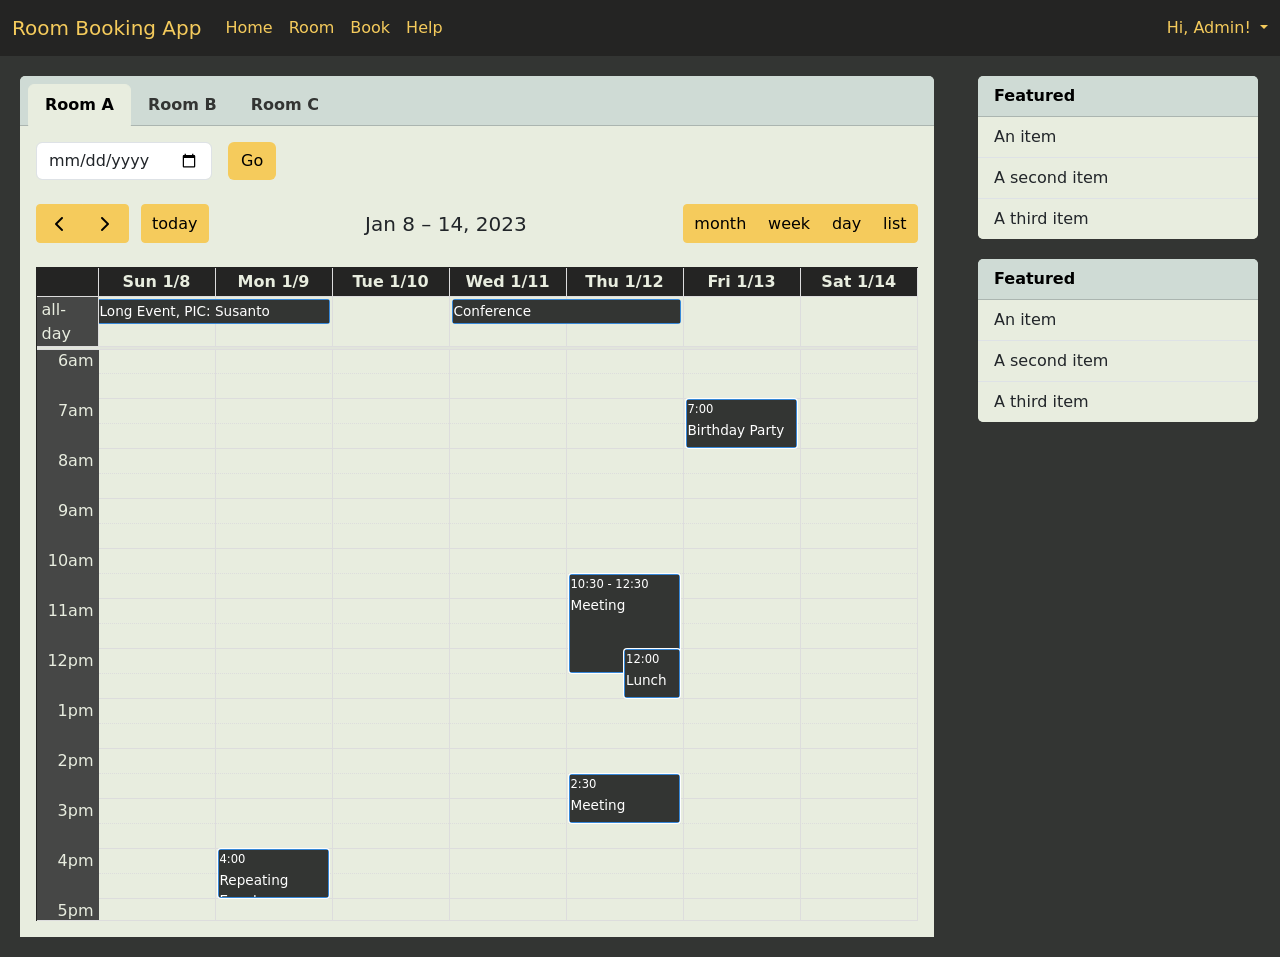
==== index.html @ e58a9d7e "changes on navbar" ====
<!doctype html>
<html lang="en">
  <head>
    <meta charset="utf-8">
    <meta name="viewport" content="width=device-width, initial-scale=1">
    <title>Bootstrap demo</title>
    <link href="css/bootstrap.min.css" rel="stylesheet">
    <script src='dist/index.global.js'></script>
    <style>
        body {
          background-color: #333533;
        }

        .card{
          background-color: #E8EDDF;
          border-color: #333533 !important;
          border:0px !important;
        }

        .fc-event-main{
          background-color: #333533;
          border-color: #333533 !important;
          color: white !important;
          border: 0;
        }

        .card-body{
          background-color: #E8EDDF;
        }

        .list-group-item{
          background-color: #E8EDDF;
        }

        .card-header{
          background-color: #CFDBD5;
          color: black;
          font-weight: bold;
        }

        .card-header-tabs .nav-link.active{
          background-color: #E8EDDF;
          border-color: #E8EDDF;
          font-weight: bold;
        }

        .card-header-tabs .nav-link{
          color: #333533;
        }
        #calendar {
          /* float: left; */
          /* max-width: 1100px; */
          margin: 0 auto;
        }

        h2{
          font-size: 20px !important;
        }

        .fc-button-primary{
          background-color: #F5CB5C!important;
          border-color: #F5CB5C!important;
          color:black !important;
        }
        nav{
          color:#F5CB5C !important;
        }
        .navbar .nav-link{
          color:#F5CB5C !important;
        }
        .navbar-text{
          color:#F5CB5C !important;
        }

        .fc-scrollgrid-section-header {
          background-color: #242423;
        }

        .fc-scroller a{
          color: black;
        }

        .fc-scrollgrid-section-header a{
          color:#E8EDDF;
          text-decoration: none;
        }
        .fc-timegrid-axis-frame{
          background-color: #464746;
          color: #E8EDDF;
        }
        .fc-timegrid-slot-label {
          background-color: #464746;
          border-color: #464746 !important;
          color: #E8EDDF;
        }

        table{
          border-color: #242423 !important;
        }

        .fc-theme-standard td, .fc-theme-standard th{
          
        }

        .dropdown-menu{
          min-width: 5rem !important;
        }

        
    </style>
    
</head>
  <body>
    <nav class="navbar navbar-expand-lg" data-bs-theme="dark" style="background-color: #242423;">
        <div class="container-fluid">
          <a class="navbar-brand" href="#" style="color:#F5CB5C !important;">Room Booking App</a>
          <button class="navbar-toggler" type="button" data-bs-toggle="collapse" data-bs-target="#navbarSupportedContent" aria-controls="navbarSupportedContent" aria-expanded="false" aria-label="Toggle navigation">
            <span class="navbar-toggler-icon"></span>
          </button>
          <div class="collapse navbar-collapse" id="navbarSupportedContent">
            <ul class="navbar-nav me-auto mb-2 mb-lg-0">
              <li class="nav-item">
                <a class="nav-link active" aria-current="page" href="#">Home</a>
              </li>
              <li class="nav-item">
                <a class="nav-link" href="#">Room</a>
              </li>
              <li class="nav-item">
                <a class="nav-link" href="#">Book</a>
              </li>
              <li class="nav-item">
                <a class="nav-link" href="#">Help</a>
              </li>
            </ul>
            <span class="navbar-text">
            <div class="dropdown">
              <a class="nav-link dropdown-toggle" href="#" role="button" data-bs-toggle="dropdown" aria-expanded="false">
                Hi, Admin!
              </a>
              <ul class="dropdown-menu"  style="right:20px !important; width:20px !important;">
                <li><a class="dropdown-item" href="#" style="color:#F5CB5C !important;">Logout</a></li>
              </ul>
              </div>
            </span>
          </div>
        </div>
    </nav>
    <div class="row">
    <div class="col-9" id="removecol">
    <div class="card text-center" style="margin:20px;">
      <div class="card-header">
        <ul class="nav nav-tabs card-header-tabs">
          <li class="nav-item">
            <a class="nav-link active" aria-current="true" href="#">Room A</a>
          </li>
          <li class="nav-item">
            <a class="nav-link" href="#">Room B</a>
          </li>
          <li class="nav-item">
            <a class="nav-link" href="#">Room C</a>
          </li>
        </ul>
      </div>
    <div class="card-body">
      <form class="row g-3">
        <div class="col-auto">
          <label for="inputPassword2" class="visually-hidden">Pick a date:</label>
          <input id="startDate" class="form-control" type="date" />
        </div>
        <div class="col-auto">
          <button type="submit" class="btn mb-3" style="color:black;background-color: #F5CB5C;">Go</button>
        </div>
      </form>
      <h2 class="fc-toolbar-title" id="fc-dom-1"></h2>
      <div id="calendar" class="fc fc-media-screen fc-direction-ltr fc-theme-standard">
        <div class="fc-header-toolbar fc-toolbar fc-toolbar-ltr">
          <div class="fc-toolbar-chunk">
            <h2 class="fc-toolbar-title" id="fc-dom-1">Jan 15 – 21, 2023</h2>
          </div>
        </div>
        </div>
    </div>
    </div>
    </div>

    <div class="col-2">
    <div class="card" style="width: 17.5rem;margin-top:20px;">
      <div class="card-header">
        Featured
      </div>
      <ul class="list-group list-group-flush">
        <li class="list-group-item">An item</li>
        <li class="list-group-item">A second item</li>
        <li class="list-group-item">A third item</li>
      </ul>
    </div>

    <div class="card" style="width: 17.5rem;margin-top:20px;">
      <div class="card-header">
        Featured
      </div>
      <ul class="list-group list-group-flush">
        <li class="list-group-item">An item</li>
        <li class="list-group-item">A second item</li>
        <li class="list-group-item">A third item</li>
      </ul>
    </div>
    </div>
    </div>
    <!-- <div class="bg-primary" style="height:2px;">
    </div> -->
    <script>
        window.mobileCheck = function() {
            let check = false;
            (function(a){if(/(android|bb\d+|meego).+mobile|avantgo|bada\/|blackberry|blazer|compal|elaine|fennec|hiptop|iemobile|ip(hone|od)|iris|kindle|lge |maemo|midp|mmp|mobile.+firefox|netfront|opera m(ob|in)i|palm( os)?|phone|p(ixi|re)\/|plucker|pocket|psp|series(4|6)0|symbian|treo|up\.(browser|link)|vodafone|wap|windows ce|xda|xiino/i.test(a)||/1207|6310|6590|3gso|4thp|50[1-6]i|770s|802s|a wa|abac|ac(er|oo|s\-)|ai(ko|rn)|al(av|ca|co)|amoi|an(ex|ny|yw)|aptu|ar(ch|go)|as(te|us)|attw|au(di|\-m|r |s )|avan|be(ck|ll|nq)|bi(lb|rd)|bl(ac|az)|br(e|v)w|bumb|bw\-(n|u)|c55\/|capi|ccwa|cdm\-|cell|chtm|cldc|cmd\-|co(mp|nd)|craw|da(it|ll|ng)|dbte|dc\-s|devi|dica|dmob|do(c|p)o|ds(12|\-d)|el(49|ai)|em(l2|ul)|er(ic|k0)|esl8|ez([4-7]0|os|wa|ze)|fetc|fly(\-|_)|g1 u|g560|gene|gf\-5|g\-mo|go(\.w|od)|gr(ad|un)|haie|hcit|hd\-(m|p|t)|hei\-|hi(pt|ta)|hp( i|ip)|hs\-c|ht(c(\-| |_|a|g|p|s|t)|tp)|hu(aw|tc)|i\-(20|go|ma)|i230|iac( |\-|\/)|ibro|idea|ig01|ikom|im1k|inno|ipaq|iris|ja(t|v)a|jbro|jemu|jigs|kddi|keji|kgt( |\/)|klon|kpt |kwc\-|kyo(c|k)|le(no|xi)|lg( g|\/(k|l|u)|50|54|\-[a-w])|libw|lynx|m1\-w|m3ga|m50\/|ma(te|ui|xo)|mc(01|21|ca)|m\-cr|me(rc|ri)|mi(o8|oa|ts)|mmef|mo(01|02|bi|de|do|t(\-| |o|v)|zz)|mt(50|p1|v )|mwbp|mywa|n10[0-2]|n20[2-3]|n30(0|2)|n50(0|2|5)|n7(0(0|1)|10)|ne((c|m)\-|on|tf|wf|wg|wt)|nok(6|i)|nzph|o2im|op(ti|wv)|oran|owg1|p800|pan(a|d|t)|pdxg|pg(13|\-([1-8]|c))|phil|pire|pl(ay|uc)|pn\-2|po(ck|rt|se)|prox|psio|pt\-g|qa\-a|qc(07|12|21|32|60|\-[2-7]|i\-)|qtek|r380|r600|raks|rim9|ro(ve|zo)|s55\/|sa(ge|ma|mm|ms|ny|va)|sc(01|h\-|oo|p\-)|sdk\/|se(c(\-|0|1)|47|mc|nd|ri)|sgh\-|shar|sie(\-|m)|sk\-0|sl(45|id)|sm(al|ar|b3|it|t5)|so(ft|ny)|sp(01|h\-|v\-|v )|sy(01|mb)|t2(18|50)|t6(00|10|18)|ta(gt|lk)|tcl\-|tdg\-|tel(i|m)|tim\-|t\-mo|to(pl|sh)|ts(70|m\-|m3|m5)|tx\-9|up(\.b|g1|si)|utst|v400|v750|veri|vi(rg|te)|vk(40|5[0-3]|\-v)|vm40|voda|vulc|vx(52|53|60|61|70|80|81|83|85|98)|w3c(\-| )|webc|whit|wi(g |nc|nw)|wmlb|wonu|x700|yas\-|your|zeto|zte\-/i.test(a.substr(0,4))) check = true;})(navigator.userAgent||navigator.vendor||window.opera);
            return check;
        };

        document.addEventListener('DOMContentLoaded', function() {
          var calendarEl = document.getElementById('calendar');
          if(mobileCheck()) {
            console.log("Mobile browser detected");
            var elerem = document.getElementById("removecol");
            elerem.classList.remove("col-9");
            var initviewvalue = 'listWeek';
            var headerToolbarvalue = {
            }
          } else {
            console.log("Mobile browser not detected");
            var initviewvalue = 'timeGridWeek';
            var headerToolbarvalue = {
              left: 'prev,next today',
              center: 'title',
              right: 'dayGridMonth,timeGridWeek,timeGridDay,listWeek'
            }
          }
          console.log(headerToolbarvalue);
          
          var calendar = new FullCalendar.Calendar(calendarEl, {
            initialDate: '2023-01-12',
            initialView: initviewvalue,
            nowIndicator: true,
            headerToolbar: headerToolbarvalue,
            navLinks: true, // can click day/week names to navigate views
            editable: true,
            selectable: true,
            selectMirror: true,
            dayMaxEvents: true, // allow "more" link when too many events
            events: [
              {
                title: 'All Day Event',
                start: '2023-01-01',
              },
              {
                title: 'Long Event, PIC: Susanto',
                start: '2023-01-07',
                end: '2023-01-10'
              },
              {
                groupId: 999,
                title: 'Repeating Event',
                start: '2023-01-09T16:00:00'
              },
              {
                groupId: 999,
                title: 'Repeating Event',
                start: '2023-01-16T16:00:00'
              },
              {
                title: 'Conference',
                start: '2023-01-11',
                end: '2023-01-13'
              },
              {
                title: 'Meeting',
                start: '2023-01-12T10:30:00',
                end: '2023-01-12T12:30:00'
              },
              {
                title: 'Lunch',
                start: '2023-01-12T12:00:00'
              },
              {
                title: 'Meeting',
                start: '2023-01-12T14:30:00'
              },
              {
                title: 'Happy Hour',
                start: '2023-01-12T17:30:00'
              },
              {
                title: 'Dinner',
                start: '2023-01-12T20:00:00'
              },
              {
                title: 'Birthday Party',
                start: '2023-01-13T07:00:00'
              },
              {
                title: 'Click for Google',
                url: 'http://google.com/',
                start: '2023-01-28'
              }
            ]
          });
      
          calendar.render();
        });
      
      </script>
    <script src="js/popper.min.js"></script>
    <script src="js/bootstrap.bundle.min.js"></script>
  </body>
</html>
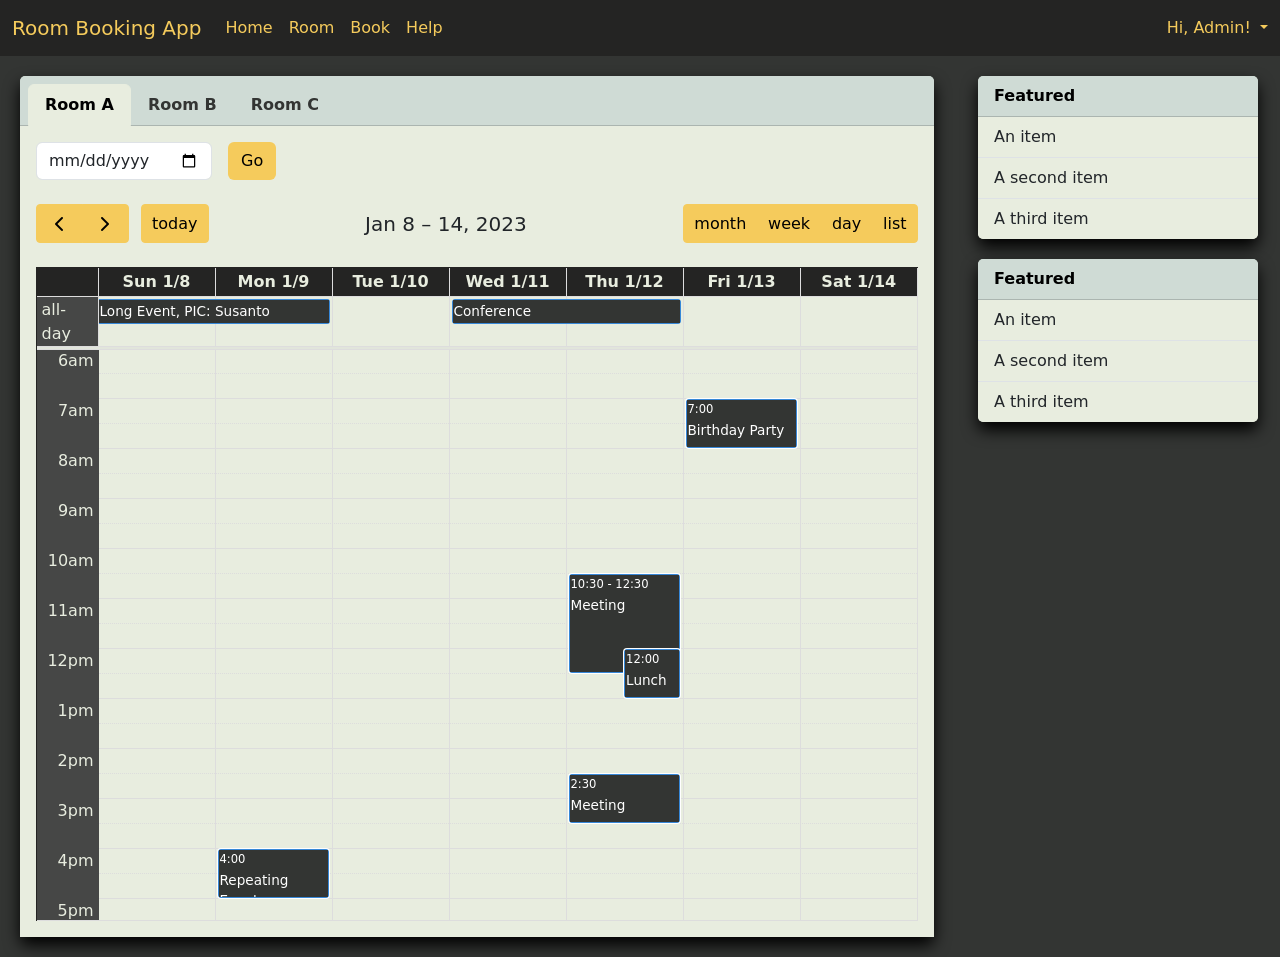
==== commit 0cbecbc1: "adding shadows" ====
--- a/index.html
+++ b/index.html
@@ -104,6 +104,10 @@
 
         .dropdown-menu{
           min-width: 5rem !important;
+        }
+
+        .shadow{
+          box-shadow:0 0.5rem 1rem black !important;
         }
 
         
@@ -147,7 +151,7 @@
     </nav>
     <div class="row">
     <div class="col-9" id="removecol">
-    <div class="card text-center" style="margin:20px;">
+    <div class="card text-center shadow" style="margin:20px;">
       <div class="card-header">
         <ul class="nav nav-tabs card-header-tabs">
           <li class="nav-item">
@@ -184,7 +188,7 @@
     </div>
 
     <div class="col-2">
-    <div class="card" style="width: 17.5rem;margin-top:20px;">
+    <div class="card shadow" style="width: 17.5rem;margin-top:20px;">
       <div class="card-header">
         Featured
       </div>
@@ -195,7 +199,7 @@
       </ul>
     </div>
 
-    <div class="card" style="width: 17.5rem;margin-top:20px;">
+    <div class="card shadow" style="width: 17.5rem;margin-top:20px;">
       <div class="card-header">
         Featured
       </div>
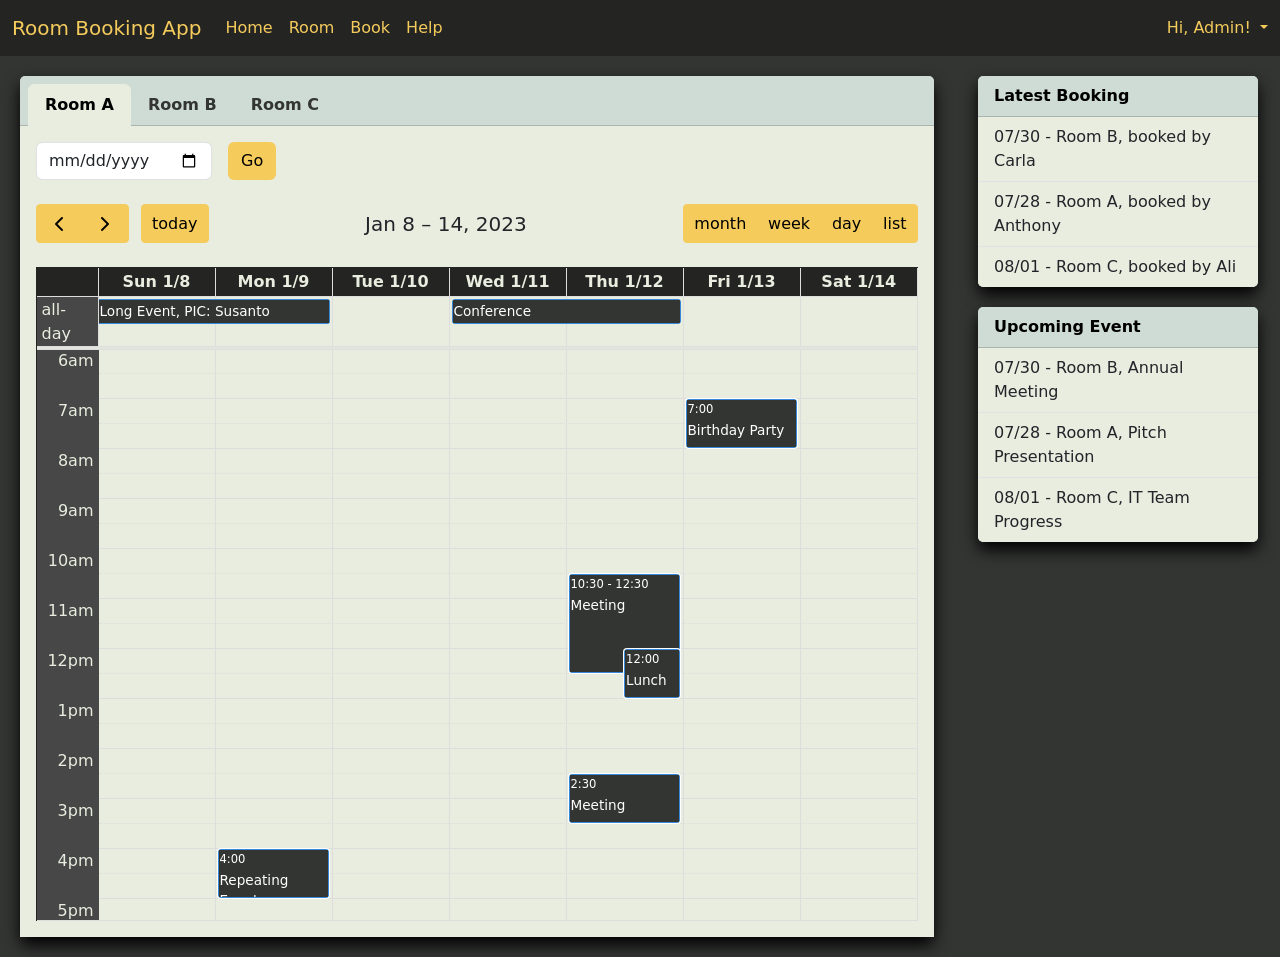
==== commit a3f35b0a: "minor changes" ====
--- a/index.html
+++ b/index.html
@@ -124,13 +124,13 @@
           <div class="collapse navbar-collapse" id="navbarSupportedContent">
             <ul class="navbar-nav me-auto mb-2 mb-lg-0">
               <li class="nav-item">
-                <a class="nav-link active" aria-current="page" href="#">Home</a>
+                <a class="nav-link active" aria-current="page" href="index.html">Home</a>
               </li>
               <li class="nav-item">
-                <a class="nav-link" href="#">Room</a>
+                <a class="nav-link" href="room.html">Room</a>
               </li>
               <li class="nav-item">
-                <a class="nav-link" href="#">Book</a>
+                <a class="nav-link" href="book.html">Book</a>
               </li>
               <li class="nav-item">
                 <a class="nav-link" href="#">Help</a>
@@ -190,23 +190,23 @@
     <div class="col-2">
     <div class="card shadow" style="width: 17.5rem;margin-top:20px;">
       <div class="card-header">
-        Featured
+        Latest Booking
       </div>
       <ul class="list-group list-group-flush">
-        <li class="list-group-item">An item</li>
-        <li class="list-group-item">A second item</li>
-        <li class="list-group-item">A third item</li>
+        <li class="list-group-item">07/30 - Room B, booked by Carla</li>
+        <li class="list-group-item">07/28 - Room A, booked by Anthony</li>
+        <li class="list-group-item">08/01 - Room C, booked by Ali</li>
       </ul>
     </div>
 
     <div class="card shadow" style="width: 17.5rem;margin-top:20px;">
       <div class="card-header">
-        Featured
+        Upcoming Event
       </div>
       <ul class="list-group list-group-flush">
-        <li class="list-group-item">An item</li>
-        <li class="list-group-item">A second item</li>
-        <li class="list-group-item">A third item</li>
+        <li class="list-group-item">07/30 - Room B, Annual Meeting</li>
+        <li class="list-group-item">07/28 - Room A, Pitch Presentation</li>
+        <li class="list-group-item">08/01 - Room C, IT Team Progress</li>
       </ul>
     </div>
     </div>
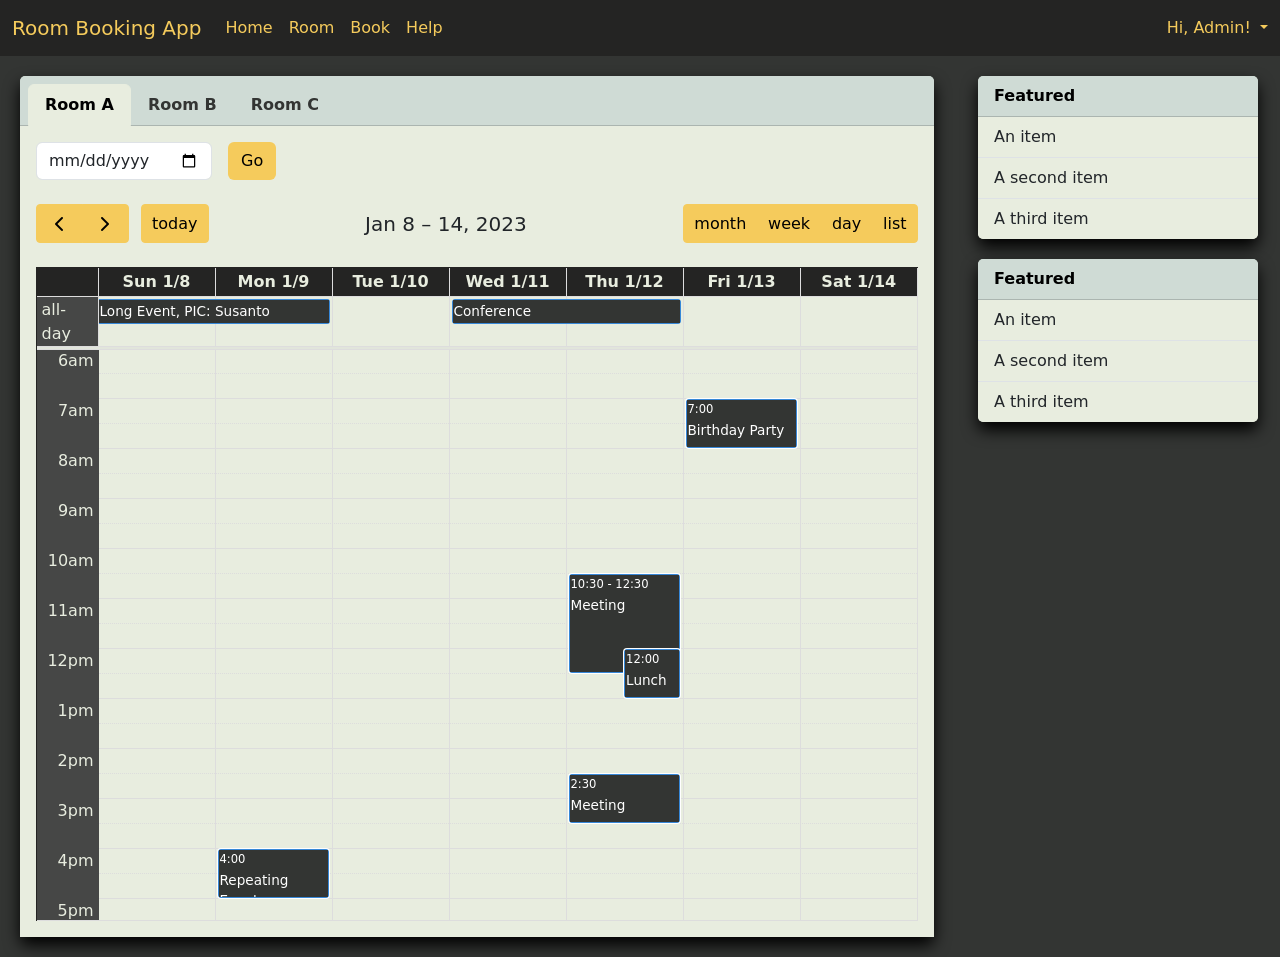
==== commit 7abcc01b: "modified:   index.html" ====
--- a/index.html
+++ b/index.html
@@ -130,7 +130,7 @@
                 <a class="nav-link" href="room.html">Room</a>
               </li>
               <li class="nav-item">
-                <a class="nav-link" href="book.html">Book</a>
+                <a class="nav-link" href="#">Book</a>
               </li>
               <li class="nav-item">
                 <a class="nav-link" href="#">Help</a>
@@ -190,23 +190,23 @@
     <div class="col-2">
     <div class="card shadow" style="width: 17.5rem;margin-top:20px;">
       <div class="card-header">
-        Latest Booking
+        Featured
       </div>
       <ul class="list-group list-group-flush">
-        <li class="list-group-item">07/30 - Room B, booked by Carla</li>
-        <li class="list-group-item">07/28 - Room A, booked by Anthony</li>
-        <li class="list-group-item">08/01 - Room C, booked by Ali</li>
+        <li class="list-group-item">An item</li>
+        <li class="list-group-item">A second item</li>
+        <li class="list-group-item">A third item</li>
       </ul>
     </div>
 
     <div class="card shadow" style="width: 17.5rem;margin-top:20px;">
       <div class="card-header">
-        Upcoming Event
+        Featured
       </div>
       <ul class="list-group list-group-flush">
-        <li class="list-group-item">07/30 - Room B, Annual Meeting</li>
-        <li class="list-group-item">07/28 - Room A, Pitch Presentation</li>
-        <li class="list-group-item">08/01 - Room C, IT Team Progress</li>
+        <li class="list-group-item">An item</li>
+        <li class="list-group-item">A second item</li>
+        <li class="list-group-item">A third item</li>
       </ul>
     </div>
     </div>
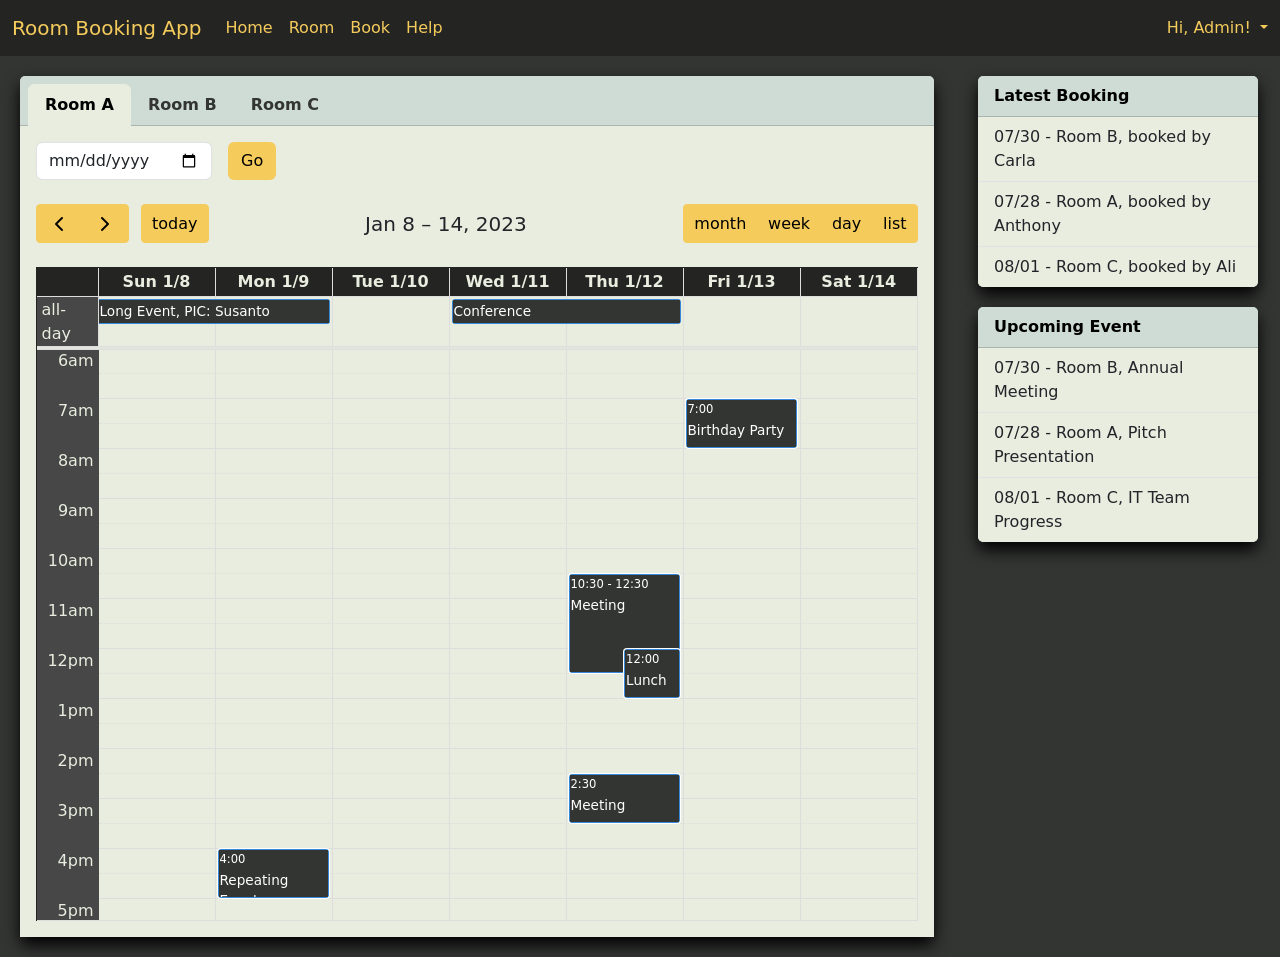
==== commit f206206a: "Merge branch 'main' of https://github.com/agungfazrulhaq/booking-system-app" ====
--- a/index.html
+++ b/index.html
@@ -130,7 +130,7 @@
                 <a class="nav-link" href="room.html">Room</a>
               </li>
               <li class="nav-item">
-                <a class="nav-link" href="#">Book</a>
+                <a class="nav-link" href="book.html">Book</a>
               </li>
               <li class="nav-item">
                 <a class="nav-link" href="#">Help</a>
@@ -190,23 +190,23 @@
     <div class="col-2">
     <div class="card shadow" style="width: 17.5rem;margin-top:20px;">
       <div class="card-header">
-        Featured
+        Latest Booking
       </div>
       <ul class="list-group list-group-flush">
-        <li class="list-group-item">An item</li>
-        <li class="list-group-item">A second item</li>
-        <li class="list-group-item">A third item</li>
+        <li class="list-group-item">07/30 - Room B, booked by Carla</li>
+        <li class="list-group-item">07/28 - Room A, booked by Anthony</li>
+        <li class="list-group-item">08/01 - Room C, booked by Ali</li>
       </ul>
     </div>
 
     <div class="card shadow" style="width: 17.5rem;margin-top:20px;">
       <div class="card-header">
-        Featured
+        Upcoming Event
       </div>
       <ul class="list-group list-group-flush">
-        <li class="list-group-item">An item</li>
-        <li class="list-group-item">A second item</li>
-        <li class="list-group-item">A third item</li>
+        <li class="list-group-item">07/30 - Room B, Annual Meeting</li>
+        <li class="list-group-item">07/28 - Room A, Pitch Presentation</li>
+        <li class="list-group-item">08/01 - Room C, IT Team Progress</li>
       </ul>
     </div>
     </div>
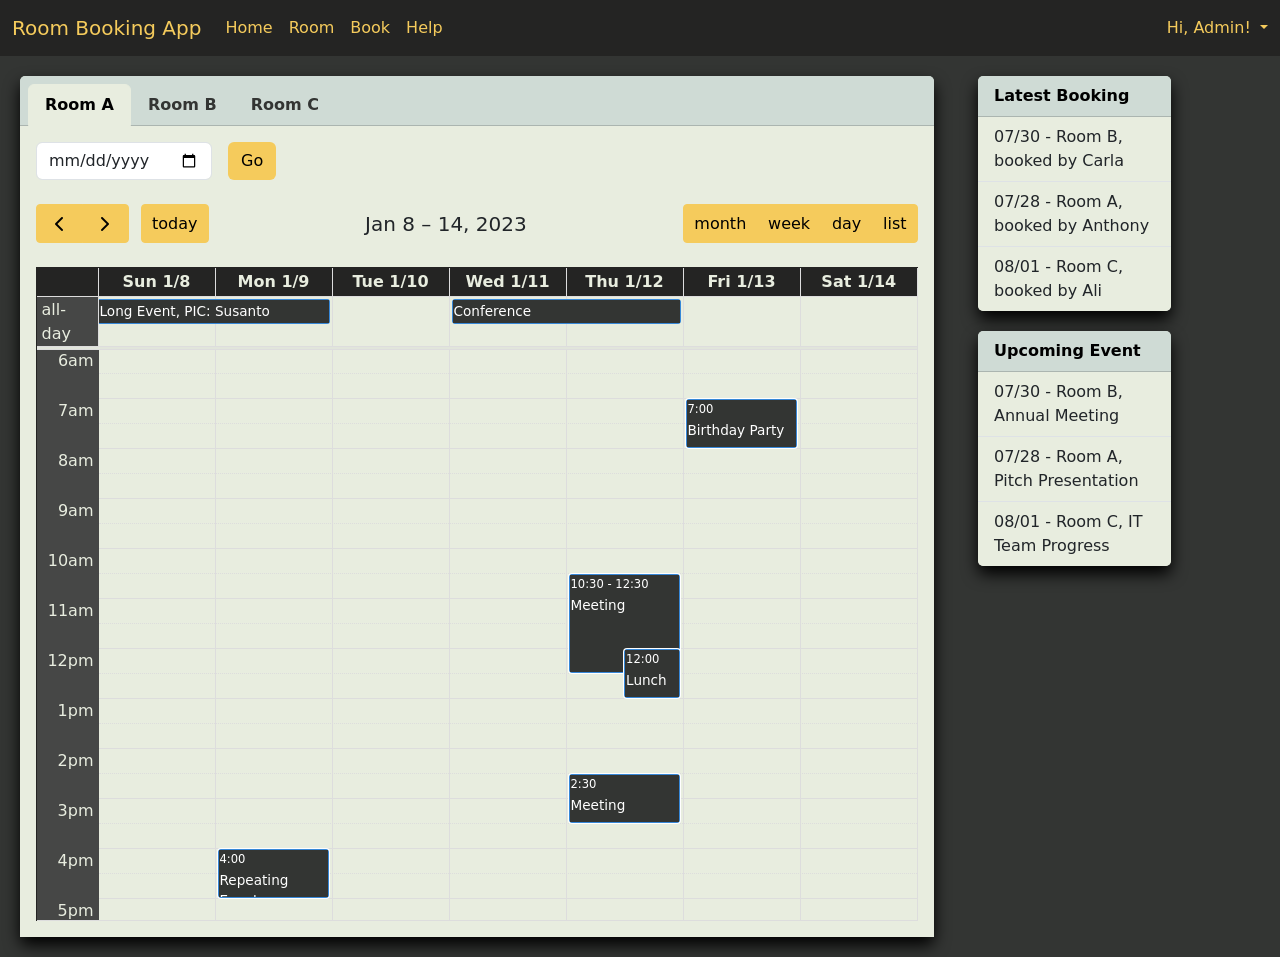
==== commit 6b27d572: "add admin page" ====
--- a/index.html
+++ b/index.html
@@ -187,28 +187,32 @@
     </div>
     </div>
 
-    <div class="col-2">
-    <div class="card shadow" style="width: 17.5rem;margin-top:20px;">
-      <div class="card-header">
-        Latest Booking
+    <div class="col-2" id="centerrside" style="">
+      <div class=" d-flex justify-content-center">
+      <div class="card shadow" id="addmargin" style="width: 17.5rem;margin-top:20px;">
+        <div class="card-header">
+          Latest Booking
+        </div>
+        <ul class="list-group list-group-flush">
+          <li class="list-group-item">07/30 - Room B, booked by Carla</li>
+          <li class="list-group-item">07/28 - Room A, booked by Anthony</li>
+          <li class="list-group-item">08/01 - Room C, booked by Ali</li>
+        </ul>
       </div>
-      <ul class="list-group list-group-flush">
-        <li class="list-group-item">07/30 - Room B, booked by Carla</li>
-        <li class="list-group-item">07/28 - Room A, booked by Anthony</li>
-        <li class="list-group-item">08/01 - Room C, booked by Ali</li>
-      </ul>
-    </div>
-
-    <div class="card shadow" style="width: 17.5rem;margin-top:20px;">
-      <div class="card-header">
-        Upcoming Event
       </div>
-      <ul class="list-group list-group-flush">
-        <li class="list-group-item">07/30 - Room B, Annual Meeting</li>
-        <li class="list-group-item">07/28 - Room A, Pitch Presentation</li>
-        <li class="list-group-item">08/01 - Room C, IT Team Progress</li>
-      </ul>
-    </div>
+      
+      <div class=" d-flex justify-content-center">
+      <div class="card shadow" id="addmargin2" style="width: 17.5rem;margin-top:20px;">
+        <div class="card-header">
+          Upcoming Event
+        </div>
+        <ul class="list-group list-group-flush">
+          <li class="list-group-item">07/30 - Room B, Annual Meeting</li>
+          <li class="list-group-item">07/28 - Room A, Pitch Presentation</li>
+          <li class="list-group-item">08/01 - Room C, IT Team Progress</li>
+        </ul>
+      </div> 
+      </div>
     </div>
     </div>
     <!-- <div class="bg-primary" style="height:2px;">
@@ -225,7 +229,18 @@
           if(mobileCheck()) {
             console.log("Mobile browser detected");
             var elerem = document.getElementById("removecol");
+            var elecent = document.getElementById("centerrside");
+            var elemarg = document.getElementById("addmargin");
+            var elemarg2 = document.getElementById("addmargin2");
             elerem.classList.remove("col-9");
+            elecent.style.width = "100%";
+            // elecent.style.height = "100%";
+            // elecent.classList.add("d-flex");
+            elecent.classList.add("justify-content-center");
+            elemarg.classList.add("row");
+            elemarg.classList.add("row");
+            // elemarg.style.marginLeft = "20px";
+            // elemarg2.style.marginLeft = "20px";
             var initviewvalue = 'listWeek';
             var headerToolbarvalue = {
             }
@@ -246,8 +261,8 @@
             nowIndicator: true,
             headerToolbar: headerToolbarvalue,
             navLinks: true, // can click day/week names to navigate views
-            editable: true,
-            selectable: true,
+            editable: false,
+            selectable: false,
             selectMirror: true,
             dayMaxEvents: true, // allow "more" link when too many events
             events: [
@@ -302,7 +317,7 @@
               },
               {
                 title: 'Click for Google',
-                url: 'http://google.com/',
+                url: 'detailbook.html',
                 start: '2023-01-28'
               }
             ]
